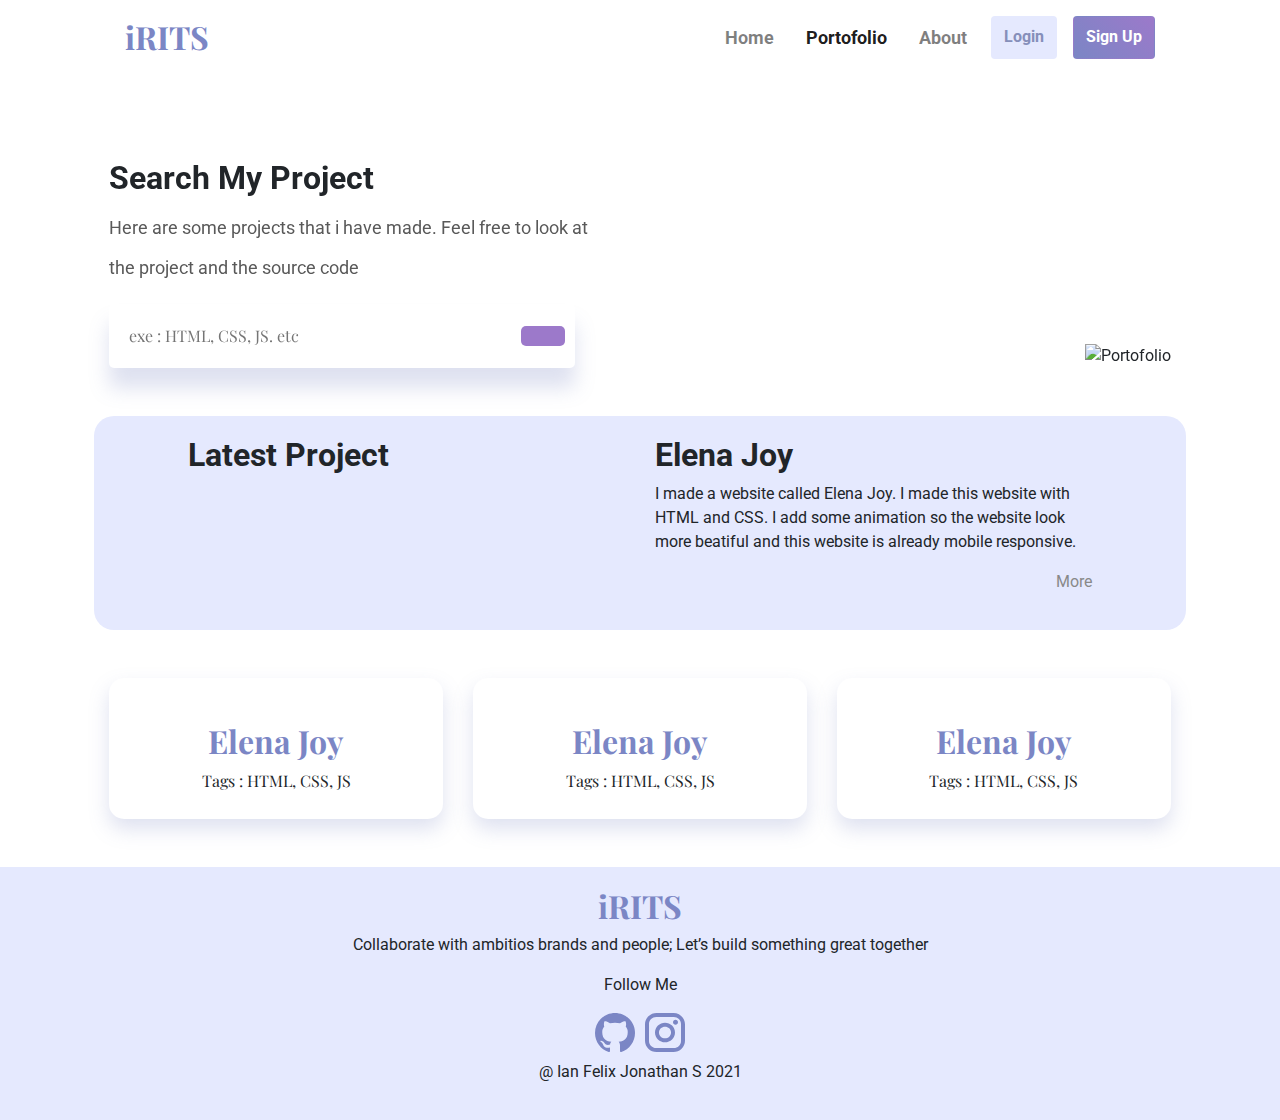
==== portofolio.html @ 4b2ce058 "first commit" ====
<!doctype html>
<html lang="en">
  <head>
    <!-- Required meta tags -->
    <meta charset="utf-8">
    <meta name="viewport" content="width=device-width, initial-scale=1, shrink-to-fit=no">

    <!-- Bootstrap CSS -->
    <link rel="stylesheet" href="https://stackpath.bootstrapcdn.com/bootstrap/4.4.1/css/bootstrap.min.css" integrity="sha384-Vkoo8x4CGsO3+Hhxv8T/Q5PaXtkKtu6ug5TOeNV6gBiFeWPGFN9MuhOf23Q9Ifjh" crossorigin="anonymous">
    <link rel="stylesheet" href="https://unpkg.com/aos@next/dist/aos.css" />
    <link rel="stylesheet" href="https://cdnjs.cloudflare.com/ajax/libs/font-awesome/5.15.3/css/all.min.css" integrity="sha512-iBBXm8fW90+nuLcSKlbmrPcLa0OT92xO1BIsZ+ywDWZCvqsWgccV3gFoRBv0z+8dLJgyAHIhR35VZc2oM/gI1w==" crossorigin="anonymous" referrerpolicy="no-referrer" />
    <link rel="stylesheet" href="./css/portofolio.css">
    <title>Portofolio</title>
  </head>
  <body>
    <div class="row justify-content-md-center">
        <div class="col col-md-10">
            <nav class="navbar navbar-expand-lg navbar-light">
                <a class="navbar-brand" href="#">iRITS</a>
                <button class="navbar-toggler" type="button" data-toggle="collapse" data-target="#navbarNavAltMarkup" aria-controls="navbarNavAltMarkup" aria-expanded="false" aria-label="Toggle navigation">
                  <span class="navbar-toggler-icon"></span>
                </button>
                <div class="collapse navbar-collapse" id="navbarNavAltMarkup">
                  <div class="navbar-nav ml-auto">
                    <a class="nav-item nav-link ml-3" href="index.html">Home <span class="sr-only">(current)</span></a>
                    <a class="nav-item nav-link active ml-3" href="portofolio.html">Portofolio</a>
                    <a class="nav-item nav-link ml-3" href="#">About</a>
                    <button class="btn login my-2 my-sm-0 ml-3" type="submit">Login</button>
                    <button class="btn sign-up my-2 my-sm-0 ml-3" type="submit">Sign Up</button>
                  </div>
                </div>
            </nav>
        </div>
    </div>
    <div class="row justify-content-md-center mt-5 opener">
        <div class="col col-md-10" data-aos="zoom-in-right" data-aos-easing="linear">
            <div class="row">
                <div class="col-lg-6 opener-text align-self-center">
                    <h1 class="desc">Search My Project</h1>
                    <p>Here are some projects that i have made. Feel free to look at the project and the source code</p>
                    <div class="search-project">
                        <input type="text" placeholder="exe : HTML, CSS, JS. etc">
                        <div class="align-self-center icon text-center">
                            <i class="fas fa-search"></i>
                        </div>
                    </div>
                </div>
                <div class="col-lg-6 order-first order-lg-0 align-self-end text-right image">
                    <img data-tilt data-tilt-reverse="true" src="./image/portofolio.png" alt="Portofolio">
                </div>
            </div>
        </div>
    </div>
    <div class="row justify-content-md-center mt-5">
        <div class="col col-md-10 latest-project">
            <div class="row  justify-content-md-center">
                <div class="col-md-5 title">
                    <h1>Latest Project</h1>
                    <div class="img-place align-self-center">
                        <img src="./image/project.png" alt="">
                    </div>
                </div>
                <div class="col-md-5 desc-project  align-self-center">
                    <h1>Elena Joy</h1>
                    <p>I made a website called Elena Joy. I made this website with HTML and CSS. I add some animation so the website look more beatiful and this website is already mobile responsive.</p>
                    <a href="#" style="color:#898989"><p class="text-right">More <i class="fas fa-arrow-right"></i></p></a>
                </div>
            </div>
        </div>
    </div>
    <div class="row justify-content-md-center mt-5">
        <div class="col col-md-10 list-projects">
            <div class="row  justify-content-md-center">
               <div class="col-md-4">
                   <div class="project">
                       <div class="image-place">
                           <img src="./image/elena Joy.png" alt="">
                       </div>
                       <h1 class="text-center">Elena Joy</h1>
                       <p class="text-center">Tags : HTML, CSS, JS</p>
                   </div>
               </div>
               <div class="col-md-4">
                    <div class="project">
                        <div class="image-place">
                            <img src="./image/elena Joy.png" alt="">
                        </div>
                        <h1 class="text-center">Elena Joy</h1>
                        <p class="text-center">Tags : HTML, CSS, JS</p>
                    </div>
                </div>
                <div class="col-md-4">
                    <div class="project">
                        <div class="image-place">
                            <img src="./image/elena Joy.png" alt="">
                        </div>
                        <h1 class="text-center">Elena Joy</h1>
                        <p class="text-center">Tags : HTML, CSS, JS</p>
                    </div>
                </div>
            </div>
        </div>
    </div>
    <footer class="mt-5 text-center">
        <h1>iRITS</h1>
        <p>Collaborate with ambitios brands and people; Let’s build something great together</p>
        <p>Follow Me</p>
        <svg width="90" height="39" viewBox="0 0 90 39" fill="none" xmlns="http://www.w3.org/2000/svg">
            <a href="https://github.com/Ianphantom" target="_blank"><path d="M20 0C17.3736 0 14.7728 0.516905 12.3463 1.5212C9.91982 2.5255 7.71504 3.99752 5.85786 5.85322C2.10714 9.60097 0 14.684 0 19.9841C0 28.8171 5.74 36.3112 13.68 38.969C14.68 39.1289 15 38.5094 15 37.9698C15 37.5102 15 36.2512 15 34.5925C9.46 35.7916 8.28 31.9146 8.28 31.9146C7.36 29.5965 6.06 28.977 6.06 28.977C4.24 27.738 6.2 27.7779 6.2 27.7779C8.2 27.9178 9.26 29.8363 9.26 29.8363C11 32.8739 13.94 31.9746 15.08 31.495C15.26 30.196 15.78 29.3167 16.34 28.8171C11.9 28.3175 7.24 26.5989 7.24 18.9849C7.24 16.7667 8 14.9881 9.3 13.5692C9.1 13.0696 8.4 10.9913 9.5 8.29341C9.5 8.29341 11.18 7.75384 15 10.3318C16.58 9.89214 18.3 9.67232 20 9.67232C21.7 9.67232 23.42 9.89214 25 10.3318C28.82 7.75384 30.5 8.29341 30.5 8.29341C31.6 10.9913 30.9 13.0696 30.7 13.5692C32 14.9881 32.76 16.7667 32.76 18.9849C32.76 26.6189 28.08 28.2975 23.62 28.7971C24.34 29.4166 25 30.6357 25 32.4942C25 35.1721 25 37.3303 25 37.9698C25 38.5094 25.32 39.1489 26.34 38.969C34.28 36.2912 40 28.8171 40 19.9841C40 17.3598 39.4827 14.7611 38.4776 12.3365C37.4725 9.91195 35.9993 7.70891 34.1421 5.85322C32.285 3.99752 30.0802 2.5255 27.6537 1.5212C25.2272 0.516905 22.6264 0 20 0Z" fill="#7B86C5"/></a>
            <a href="https://www.instagram.com/ianfelixjonatan/" target="_blank"><path d="M61.6 0H78.4C84.8 0 90 5.07 90 11.31V27.69C90 30.6896 88.7779 33.5663 86.6024 35.6874C84.427 37.8084 81.4765 39 78.4 39H61.6C55.2 39 50 33.93 50 27.69V11.31C50 8.3104 51.2221 5.43366 53.3976 3.31262C55.573 1.19159 58.5235 0 61.6 0ZM61.2 3.9C59.2904 3.9 57.4591 4.63961 56.1088 5.95611C54.7586 7.27262 54 9.05818 54 10.92V28.08C54 31.9605 57.22 35.1 61.2 35.1H78.8C80.7096 35.1 82.5409 34.3604 83.8912 33.0439C85.2414 31.7274 86 29.9418 86 28.08V10.92C86 7.0395 82.78 3.9 78.8 3.9H61.2ZM80.5 6.825C81.163 6.825 81.7989 7.08181 82.2678 7.53893C82.7366 7.99605 83 8.61604 83 9.2625C83 9.90897 82.7366 10.529 82.2678 10.9861C81.7989 11.4432 81.163 11.7 80.5 11.7C79.837 11.7 79.2011 11.4432 78.7322 10.9861C78.2634 10.529 78 9.90897 78 9.2625C78 8.61604 78.2634 7.99605 78.7322 7.53893C79.2011 7.08181 79.837 6.825 80.5 6.825ZM70 9.75C72.6522 9.75 75.1957 10.7772 77.0711 12.6057C78.9464 14.4342 80 16.9141 80 19.5C80 22.0859 78.9464 24.5658 77.0711 26.3943C75.1957 28.2228 72.6522 29.25 70 29.25C67.3478 29.25 64.8043 28.2228 62.9289 26.3943C61.0536 24.5658 60 22.0859 60 19.5C60 16.9141 61.0536 14.4342 62.9289 12.6057C64.8043 10.7772 67.3478 9.75 70 9.75ZM70 13.65C68.4087 13.65 66.8826 14.2663 65.7574 15.3634C64.6321 16.4605 64 17.9485 64 19.5C64 21.0515 64.6321 22.5395 65.7574 23.6366C66.8826 24.7337 68.4087 25.35 70 25.35C71.5913 25.35 73.1174 24.7337 74.2426 23.6366C75.3679 22.5395 76 21.0515 76 19.5C76 17.9485 75.3679 16.4605 74.2426 15.3634C73.1174 14.2663 71.5913 13.65 70 13.65Z" fill="#7B86C5"/></a>
        </svg>
        <p class="mt-2">@ Ian Felix Jonathan S 2021</p>
    </footer>
    <script src="https://code.jquery.com/jquery-3.4.1.slim.min.js" integrity="sha384-J6qa4849blE2+poT4WnyKhv5vZF5SrPo0iEjwBvKU7imGFAV0wwj1yYfoRSJoZ+n" crossorigin="anonymous"></script>
    <script src="https://cdn.jsdelivr.net/npm/popper.js@1.16.0/dist/umd/popper.min.js" integrity="sha384-Q6E9RHvbIyZFJoft+2mJbHaEWldlvI9IOYy5n3zV9zzTtmI3UksdQRVvoxMfooAo" crossorigin="anonymous"></script>
    <script src="https://stackpath.bootstrapcdn.com/bootstrap/4.4.1/js/bootstrap.min.js" integrity="sha384-wfSDF2E50Y2D1uUdj0O3uMBJnjuUD4Ih7YwaYd1iqfktj0Uod8GCExl3Og8ifwB6" crossorigin="anonymous"></script>
    <script src="https://unpkg.com/aos@2.3.1/dist/aos.js"></script>
    <script src="./js/vanilla-titl.js"></script>
    <script>
        AOS.init();
    </script>
</body>
</html>
---- css/portofolio.css ----
@import url('https://fonts.googleapis.com/css2?family=Playfair+Display:ital,wght@0,400;0,500;0,600;0,700;0,800;0,900;1,400;1,500;1,600;1,700;1,800;1,900&family=Roboto:ital,wght@0,100;0,300;0,400;0,500;0,700;0,900;1,100;1,300;1,400;1,500;1,700;1,900&display=swap');
*{
    pad: 0;
    margin: 0;
    box-sizing: border-box;
}

html{
    --color1: #E5E9FE;
    --color2: #868FBA;
    --color3: #7B86C5;
    --color4: #9C79Ca;
    --color5: #000000;
    --color6: #444444;
    --header1: calc(1.2rem + 1vw);
    --header2: calc(3.5rem + 1vw);
    --header3: calc(3rem + 1vw);
    --header4: calc(2.4rem + 1vw);
    --text: calc(0.3rem + 1vw);
    scroll-behavior: smooth;
}

nav{
    font-family: 'Roboto', sans-serif;
    font-weight: bold;
    font-size: 18px;
}

.navbar-brand{
    font-family: 'Playfair Display', serif;
    color: var(--color3) !important;
    font-size:var(--header1);
    font-weight: bold;
}

.nav-link{
    color: #595959;
}

.login{
    background: var(--color1);
    color: var(--color2);
    font-weight: bold;
}

.sign-up{
    background: linear-gradient(45deg, var(--color3), var(--color4));
    color: white;
    font-weight: bold;
}

.opener .name{
    color: var(--color4);
    font-family: 'Playfair Display', serif;
    font-size:var(--header1);
    font-weight: bold;
}

.opener .desc{
    margin-top: 36px;
    font-family: 'Roboto', sans-serif;
    font-size: var(--header1);
    width: 391px;
    /* background: green; */
    font-weight: bold;
    line-height: 40px;
    margin-bottom: 10px;
}

.opener img{
    width: 100%;
}

.opener-text p{
    font-size: var(--text);
    line-height: 40px;
    color: #595959;
    width: 487px;
}

.opener-text .search-project{
    width: 466px;
    border: none;
    border-radius: 5px;
    box-shadow: 0px 20px 20px rgb(123,134,197, 0.25) ;
    -webkit-box-shadow: 0px 20px 20px 0px rgba(123,134,197,0.25);
    -moz-box-shadow: 0px 20px 20px 0px rgba(123,134,197,0.25);
    display: flex;
    padding: 10px 10px;
}

.opener-text input{
    width: 90%;
    border: none;
    padding: 10px 10px;
    font-family: 'Playfair Display', serif;
}

.opener-text .icon{
    width: 10%;
    padding: 10px 0px;
    background-color: var(--color4);
    color: white;
    border-radius: 5px;
}

.latest-project{
    background-color: var(--color1);
    border-radius: 20px;
    padding: 20px 0px;
}

.latest-project .title h1{
    font-size: var(--header1);
    font-weight: bold;
}

.latest-project .title img{
    width: 100%;
    
}

.latest-project .desc-project h1{
    font-size: var(--header1);
    font-weight: bold;
}

.list-projects .project{
    box-shadow: 0px 10px 20px rgb(123,134,197, 0.25) ;
    font-family: 'Playfair Display', serif;
    -webkit-box-shadow: 0px 10px 20px 0px rgba(123,134,197,0.25);
    -moz-box-shadow: 0px 10px 20px 0px rgba(123,134,197,0.25);
    border-radius: 15px;
    padding: 10px 10px;
}

.list-projects .project img{
    width: 100%;
}

.list-projects .project h1{
    font-size: var(--header1);
    font-weight: bold;
    color: var(--color3);
    margin-top: 10px;
}

footer{
    background: var(--color1);
    padding: 20px 0px;
}

footer h1{
    font-family: 'Playfair Display', serif;
    color: var(--color3);
    font-size: var(--header1);
    font-weight: bold;
}

@media (max-width: 992px) {
    .login{
        margin-bottom: 10px !important;
    }

    .opener{
        margin-top: 0px !important;
    }
    
    .opener .desc{
        width: 100%;
    }

    .opener p{
        width: 100%;
    }

    .opener .desc-1{
        width: 100%;
    }

    .row{
        padding: 1rem;
    }

    .opener-text p{
        font-size: 16px;
        line-height: 30px;
    }

    .opener .image{
        text-align: center !important;
    }
    .opener img{
        width: 80%;
    }
}

@media (max-width: 767.98px) {
    /* .image{
        display: none;
    } */
    .opener-text .search-project{
        width: 100%;
    }
    footer{
        padding: 20px 10px;
    }
}

@media (max-width: 576px) {
    .opener{
        margin-top: 0px !important;
    }
    .opener .image{
        text-align: center !important;
    }

    .opener img{
        width: 90%;
        text-align: center !important;
    }
    .opener-text input{
        font-size: 15px;
    }
}
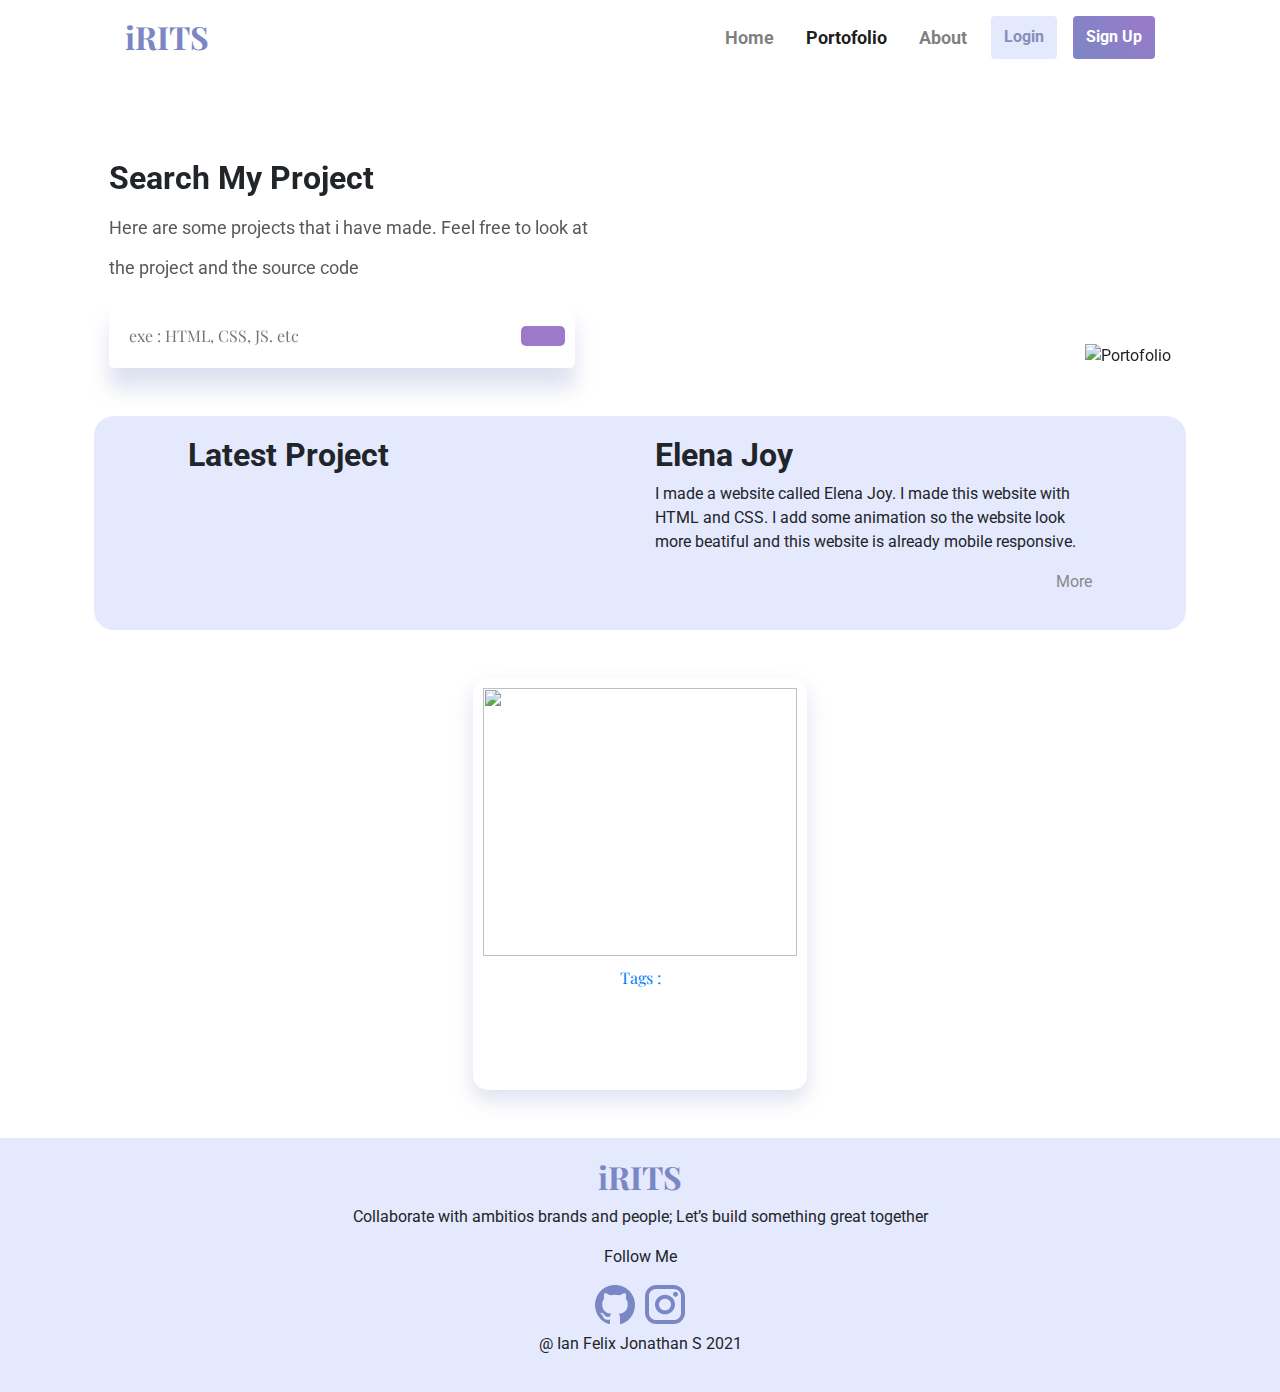
==== commit e7994964: "Pembuatan halaman porto" ====
--- a/portofolio.html
+++ b/portofolio.html
@@ -70,35 +70,7 @@
     </div>
     <div class="row justify-content-md-center mt-5">
         <div class="col col-md-10 list-projects">
-            <div class="row  justify-content-md-center">
-               <div class="col-md-4">
-                   <div class="project">
-                       <div class="image-place">
-                           <img src="./image/elena Joy.png" alt="">
-                       </div>
-                       <h1 class="text-center">Elena Joy</h1>
-                       <p class="text-center">Tags : HTML, CSS, JS</p>
-                   </div>
-               </div>
-               <div class="col-md-4">
-                    <div class="project">
-                        <div class="image-place">
-                            <img src="./image/elena Joy.png" alt="">
-                        </div>
-                        <h1 class="text-center">Elena Joy</h1>
-                        <p class="text-center">Tags : HTML, CSS, JS</p>
-                    </div>
-                </div>
-                <div class="col-md-4">
-                    <div class="project">
-                        <div class="image-place">
-                            <img src="./image/elena Joy.png" alt="">
-                        </div>
-                        <h1 class="text-center">Elena Joy</h1>
-                        <p class="text-center">Tags : HTML, CSS, JS</p>
-                    </div>
-                </div>
-            </div>
+            <div id="portofolioList" class="row  justify-content-md-center"></div>
         </div>
     </div>
     <footer class="mt-5 text-center">
@@ -112,6 +84,7 @@
         <p class="mt-2">@ Ian Felix Jonathan S 2021</p>
     </footer>
     <script src="https://code.jquery.com/jquery-3.4.1.slim.min.js" integrity="sha384-J6qa4849blE2+poT4WnyKhv5vZF5SrPo0iEjwBvKU7imGFAV0wwj1yYfoRSJoZ+n" crossorigin="anonymous"></script>
+    <script type="text/javascript" src="https://cdnjs.cloudflare.com/ajax/libs/jquery/3.1.1/jquery.min.js"></script>
     <script src="https://cdn.jsdelivr.net/npm/popper.js@1.16.0/dist/umd/popper.min.js" integrity="sha384-Q6E9RHvbIyZFJoft+2mJbHaEWldlvI9IOYy5n3zV9zzTtmI3UksdQRVvoxMfooAo" crossorigin="anonymous"></script>
     <script src="https://stackpath.bootstrapcdn.com/bootstrap/4.4.1/js/bootstrap.min.js" integrity="sha384-wfSDF2E50Y2D1uUdj0O3uMBJnjuUD4Ih7YwaYd1iqfktj0Uod8GCExl3Og8ifwB6" crossorigin="anonymous"></script>
     <script src="https://unpkg.com/aos@2.3.1/dist/aos.js"></script>
@@ -119,5 +92,9 @@
     <script>
         AOS.init();
     </script>
+    <script>
+        $(function(){  $("#portofolioList").load("allPortofolio.php"); });
+
+    </script>
 </body>
 </html>--- a/css/portofolio.css
+++ b/css/portofolio.css
@@ -104,6 +104,11 @@
     border-radius: 5px;
 }
 
+a:hover {
+    color: hotpink;
+    text-decoration: none;
+}
+
 .latest-project{
     background-color: var(--color1);
     border-radius: 20px;
@@ -117,7 +122,6 @@
 
 .latest-project .title img{
     width: 100%;
-    
 }
 
 .latest-project .desc-project h1{
@@ -143,6 +147,10 @@
     font-weight: bold;
     color: var(--color3);
     margin-top: 10px;
+}
+
+.project{
+    height: 412px;
 }
 
 footer{
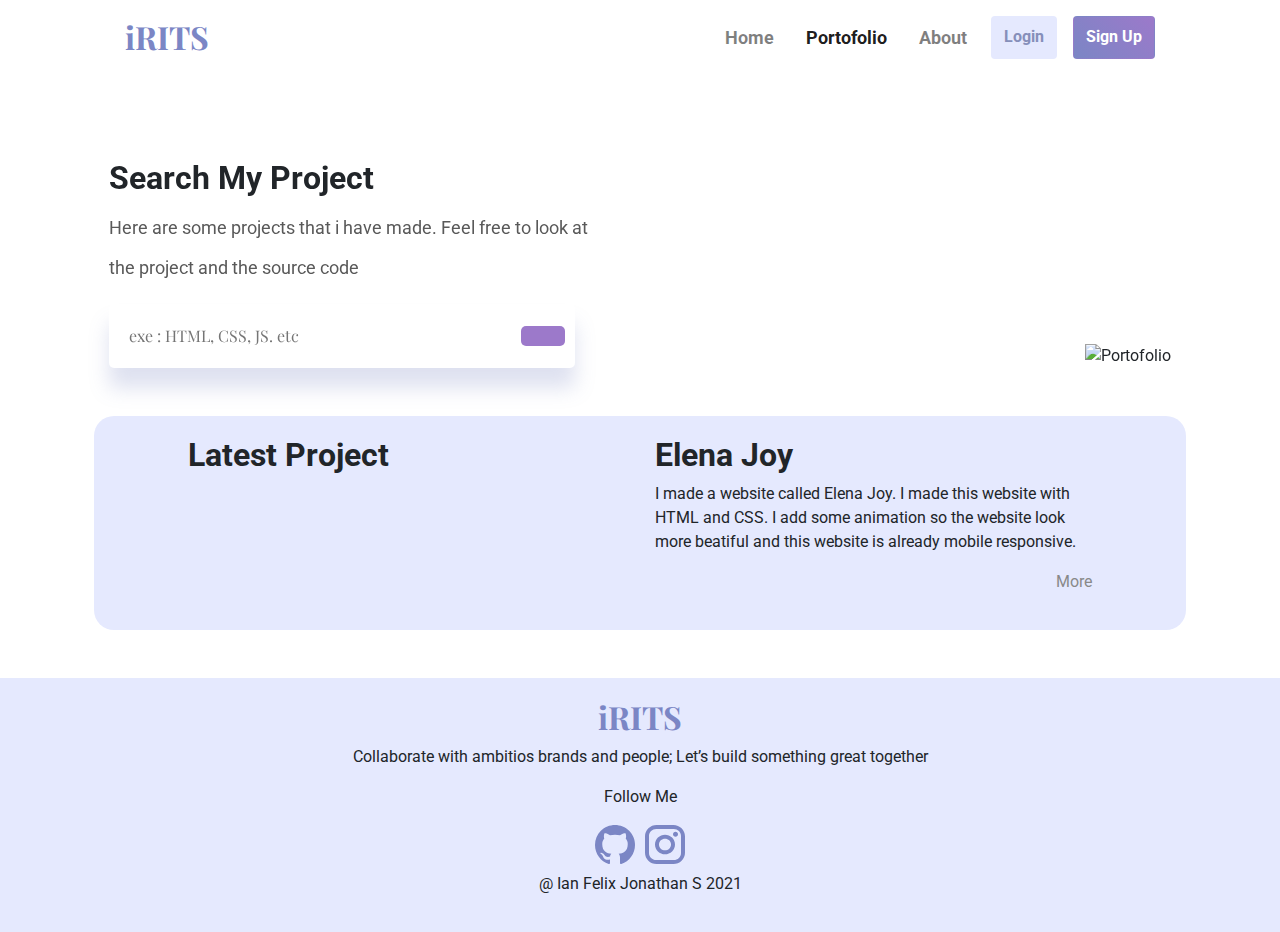
==== commit 1012cdd0: "perbaikan deploy ke hosting" ====
--- a/portofolio.html
+++ b/portofolio.html
@@ -68,7 +68,7 @@
             </div>
         </div>
     </div>
-    <div class="row justify-content-md-center mt-5">
+    <div class="row justify-content-md-center">
         <div class="col col-md-10 list-projects">
             <div id="portofolioList" class="row  justify-content-md-center"></div>
         </div>
@@ -93,8 +93,18 @@
         AOS.init();
     </script>
     <script>
-        $(function(){  $("#portofolioList").load("allPortofolio.php"); });
-
+        // $(function(){  $("#portofolioList").load("allPortofolio.php"); });
+        $(function(){
+            $.ajax({
+                type: "POST",
+                url: "allPortofolio.php",
+                data:'id=0',
+                success: function(data){
+                    $("#portofolioList").html(data);
+                    
+                }
+            });
+        });
     </script>
 </body>
 </html>